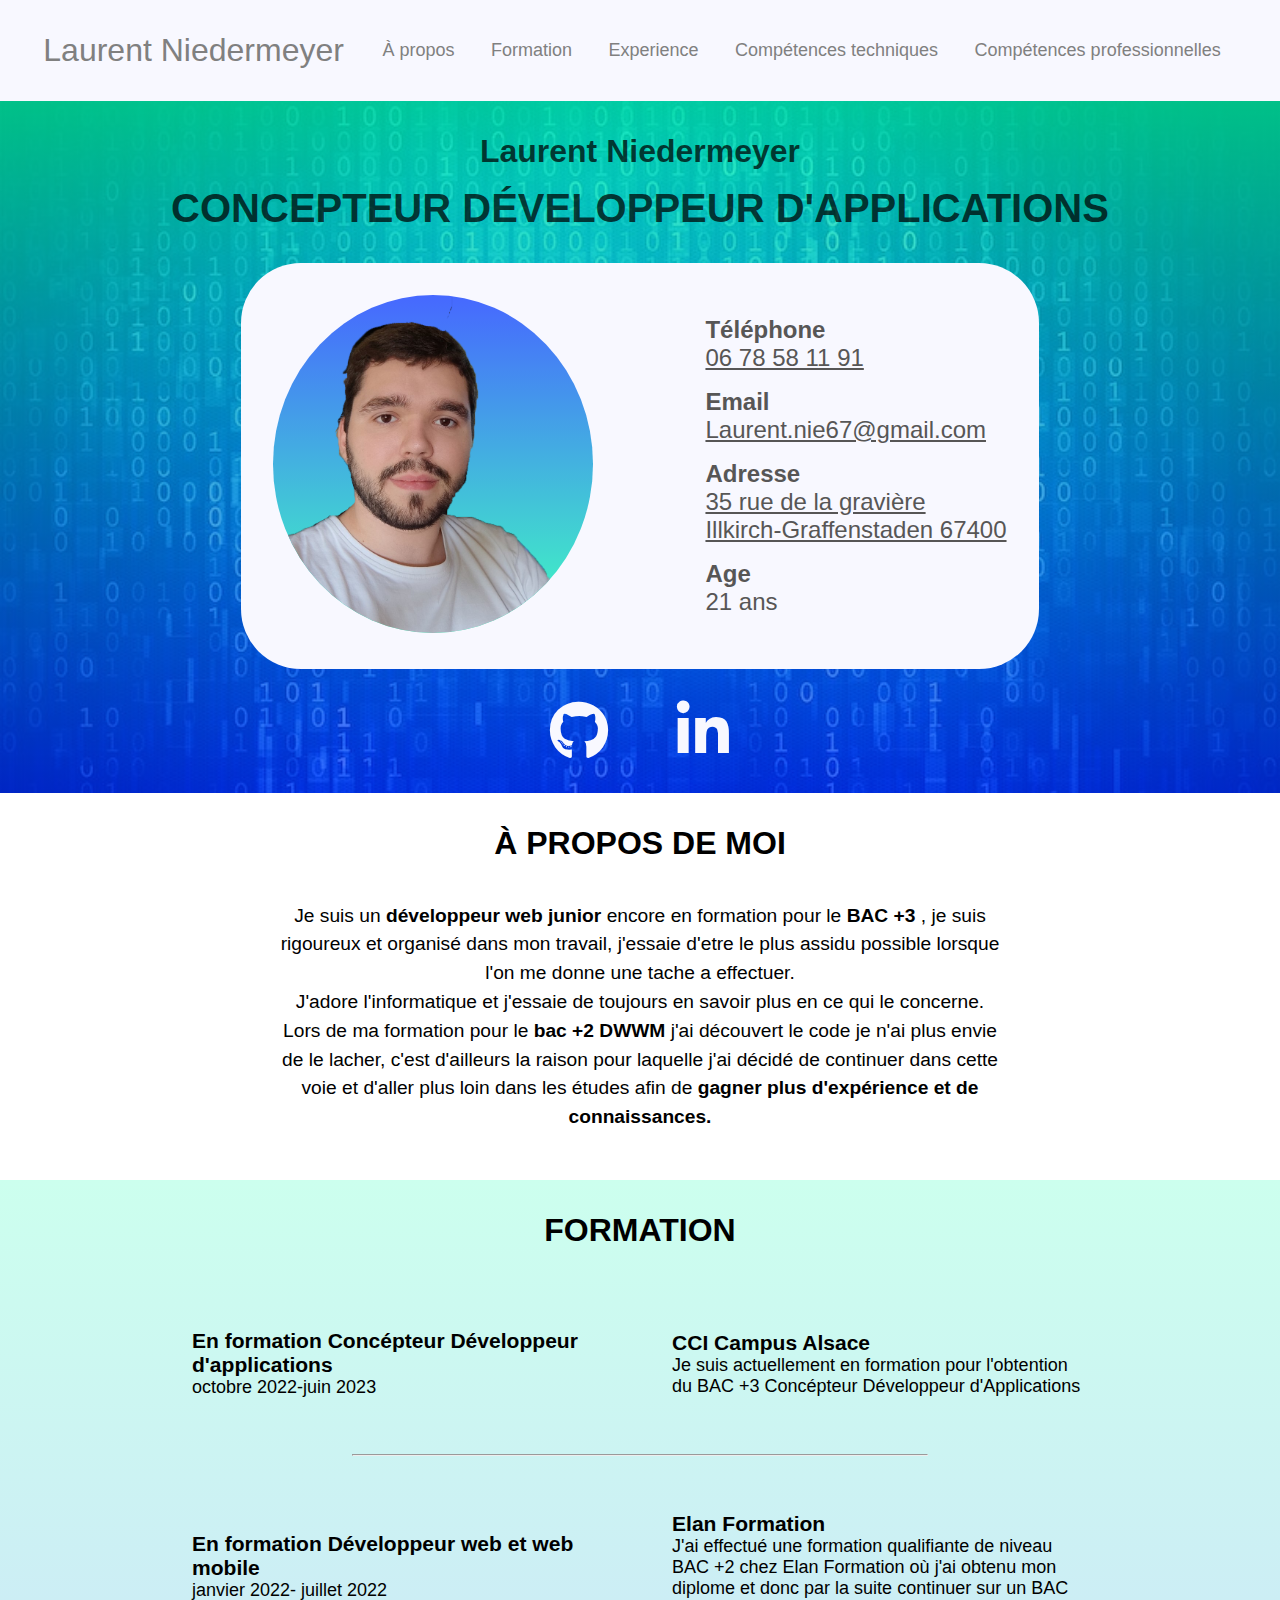
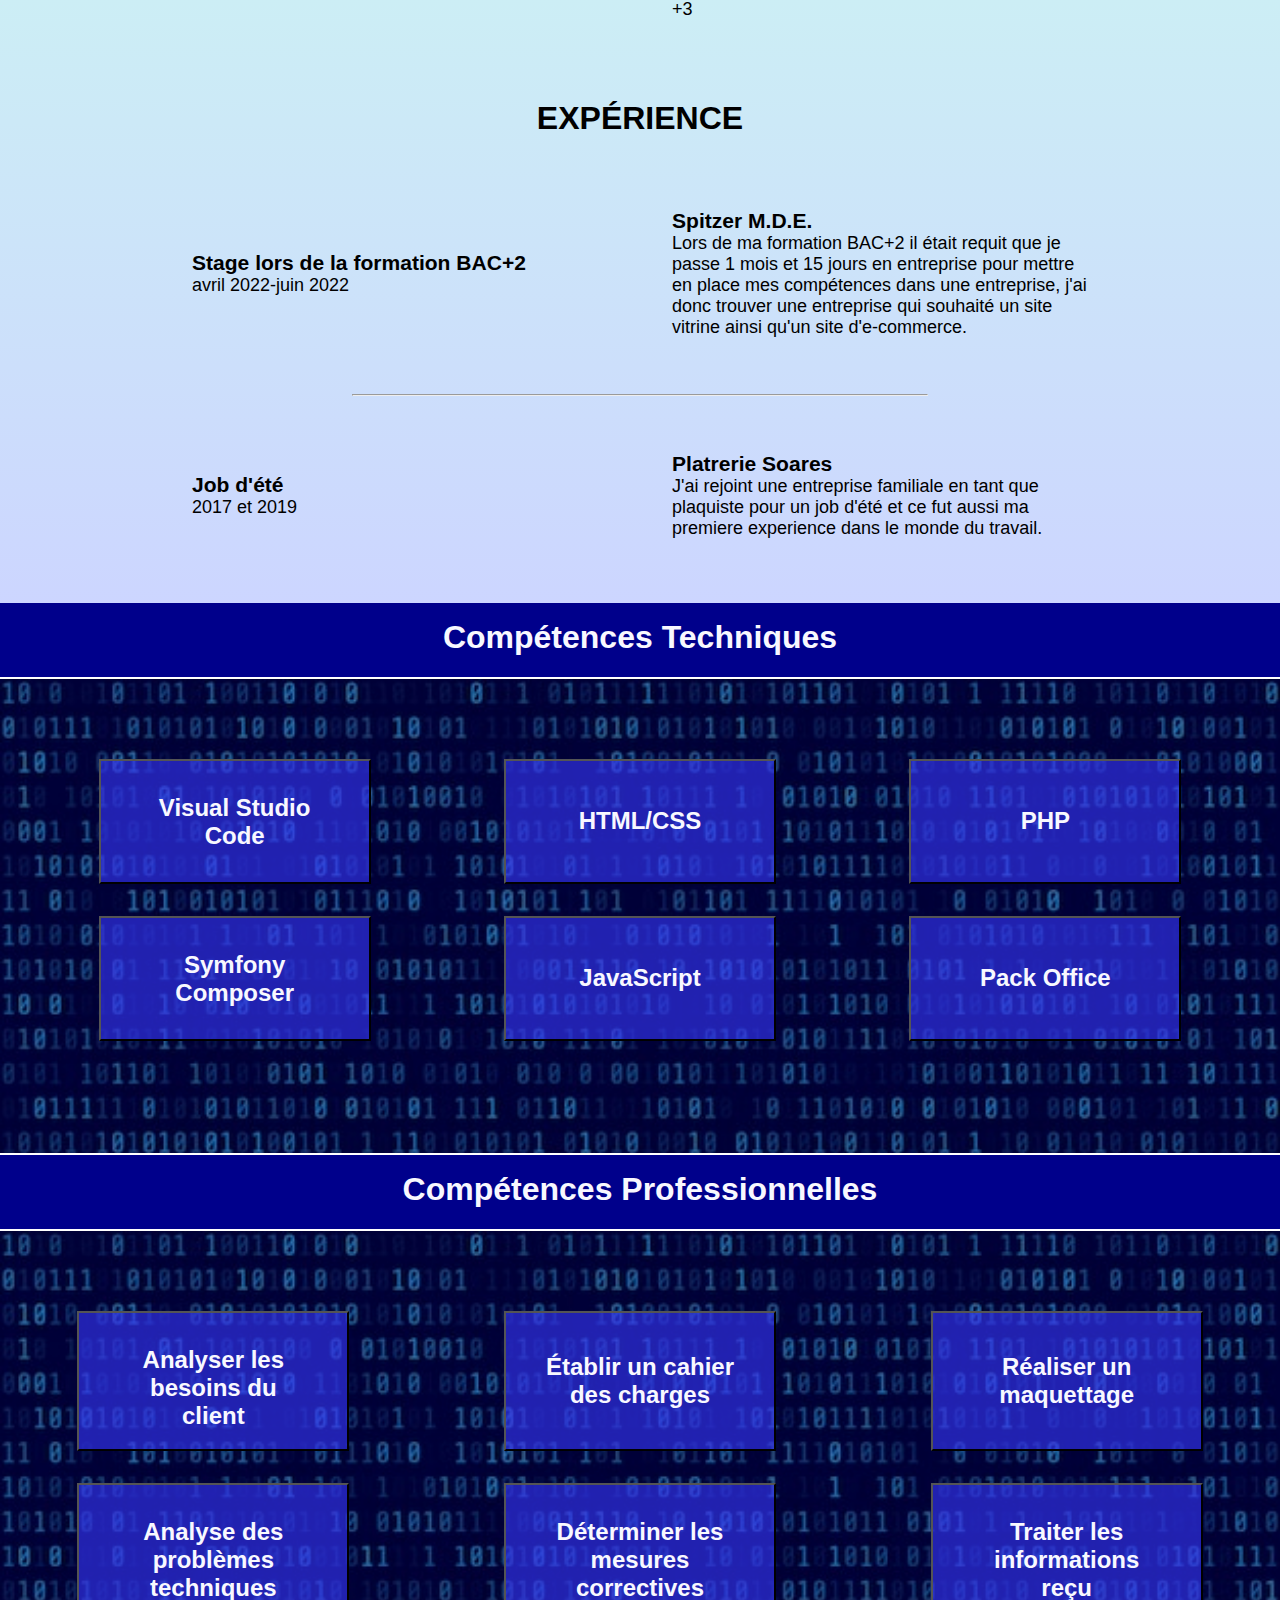
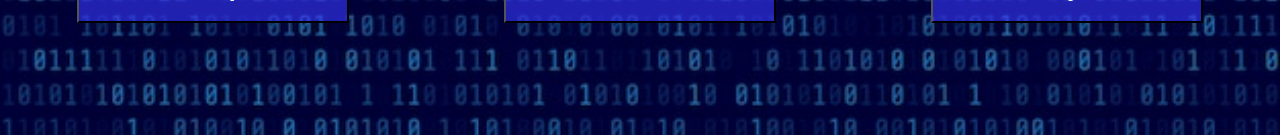
==== index.html @ 573049fb "Link fixed" ====
<!DOCTYPE html>
<html lang="fr">
<head>
    <meta charset="UTF-8">
    <meta http-equiv="X-UA-Compatible" content="IE=edge">
    <meta name="viewport" content="width=device-width, initial-scale=1.0">
    <meta name="description" content="CV en ligne de Niedermeyer Laurent, Concepteur Développeur d'Applications, Développeur web junior, Développeur back-end.">
    <link rel="stylesheet" href="style.css">
    <link rel="stylesheet" href="modal.css">
    <link rel="stylesheet" href="button.css">
    <link rel="stylesheet" href="https://cdnjs.cloudflare.com/ajax/libs/font-awesome/6.0.0/css/all.min.css" integrity="sha512-9usAa10IRO0HhonpyAIVpjrylPvoDwiPUiKdWk5t3PyolY1cOd4DSE0Ga+ri4AuTroPR5aQvXU9xC6qOPnzFeg==" crossorigin="anonymous" referrerpolicy="no-referrer" />
    <script src="//cdnjs.cloudflare.com/ajax/libs/jquery/2.1.3/jquery.min.js"></script>
    <title>CV de Niedermeyer Laurent</title>
</head>
    <body> 
        <header class="thetop">
            <div class="topnav">
                <a href="http://127.0.0.1:5500/index_cv.html" class="active">Laurent Niedermeyer</a>
                <div id="myLinks">
                  <a href="http://127.0.0.1:5500/index.html#prop">À propos</a>
                  <a href="http://127.0.0.1:5500/index.html#form">Formation</a>
                  <a href="http://127.0.0.1:5500/index.html#exp">Experience</a>
                  <a href="http://127.0.0.1:5500/index.html#compt">Compétences techniques</a>
                  <a href="http://127.0.0.1:5500/index.html#compp">Compétences professionnelles</a>
                </div>
                <a href="javascript:void(0);" class="icon" onclick="myFunction()">
                  <i class="fa fa-bars"></i>
                </a>
              </div>
        </header>
        <main>
            <section class="section1">
                <div class="job">
                    <h1>Concepteur Développeur d'Applications</h1>
                    <h2>Laurent Niedermeyer</h2>
                </div>
                <div class="coordimg">
                    <div>
                        <img src="img/MicrosoftTeams-image.png" alt="Selfie">
                    </div>
                    <div class="coord">
                        <div>
                            <p>Téléphone</p>
                            <a href="tel:0678581191">06 78 58 11 91</a>
                        </div>
                        <div>
                            <p>Email</p>
                            <a href="mailto:Laurent.nie67@gmail.com">Laurent.nie67@gmail.com</a> 
                        </div>
                        <div>
                            <p>Adresse</p>
                            <a href="https://goo.gl/maps/SbY1YDQrV1eRnXj76" target="blank_">35 rue de la gravière</a><br>
                            <a href="https://goo.gl/maps/RVUSxrZyXnWViCLy8" target="blank_">Illkirch-Graffenstaden 67400</a> 
                        </div>
                        <div>
                            <p>Age</p>
                            <span>21 ans</span>
                        </div>
                    </div>
                </div>
                <div class="reso">
                    <a href="https://github.com/Laurent-N67" target="blank_"><i class="fa-brands fa-github fa-3x"></i></a>
                    <a href="https://www.linkedin.com/in/laurent-niedermeyer/" target="blank_"><i class="fa-brands fa-linkedin-in fa-3x"></i></a>
                </div>
            </section>
            <section class="section4">
                <h2 id="prop">À propos de moi</h2>
                <p class="proptxt">Je suis un <strong>développeur web junior</strong> encore en formation pour le <strong>BAC +3</strong> , je suis rigoureux et organisé dans mon travail, j'essaie d'etre le plus assidu possible lorsque l'on me donne une tache a effectuer. <br> J'adore l'informatique et j'essaie de toujours en savoir plus en ce qui le concerne. <br>Lors de ma formation pour le <strong>bac +2 DWWM </strong> j'ai découvert le code je n'ai plus envie de le lacher, c'est d'ailleurs la raison pour laquelle j'ai décidé de continuer dans cette voie et d'aller plus loin dans les études afin de <strong>gagner plus d'expérience et de connaissances.</strong> </p>
            </section>
            <section class="section2">
                <h2 id="form">Formation</h2>
                <div class="divrow">
                    <div class="divcollumn ">
                        <h3>En formation Concépteur Développeur d'applications</h3>
                        <p>octobre 2022-juin 2023</p>
                    </div>
                    <div class="divcollumn">
                        <h3><strong>CCI Campus Alsace</strong></h3>
                        <p>Je suis actuellement en formation pour l'obtention du BAC +3 Concépteur Développeur d'Applications</p>
                    </div>
                </div>
                <hr>
                <div class="divrow">
                    <div class="divcollumn">
                        <h3>En formation Développeur web et web mobile</h3>
                        <p>janvier 2022- juillet 2022</p>
                    </div>
                    <div class="divcollumn">
                        <h3><strong>Elan Formation</strong></h3>
                        <p>J'ai effectué une formation qualifiante de niveau BAC +2 chez Elan Formation où j'ai obtenu mon diplome et donc par la suite continuer sur un BAC +3</p>
                    </div>
                </div>
                <h2 id="exp">Expérience</h2>
                <div class="divrow borderbot">
                    <div class="divcollumn ">
                        <h3>Stage lors de la formation BAC+2</h3>
                        <p>avril 2022-juin 2022</p>
                    </div>
                    <div class="divcollumn">
                        <h3><strong>Spitzer M.D.E.</strong></h3>
                        <p>Lors de ma formation BAC+2 il était requit que je passe 1 mois et 15 jours en entreprise pour mettre en place mes compétences dans une entreprise, j'ai donc trouver une entreprise qui souhaité un site vitrine ainsi qu'un site d'e-commerce.</p>
                    </div>
                </div>
                <hr>
                <div class="divrow padbot ">
                    <div class="divcollumn">
                        <h3>Job d'été</h3>
                        <p>2017 et 2019</p>
                    </div>
                    <div class="divcollumn">
                        <h3><strong>Platrerie Soares</strong></h3>
                        <p>J'ai rejoint une entreprise familiale en tant que plaquiste pour un job d'été et ce fut aussi ma premiere experience dans le monde du travail.</p>
                    </div>
                </div>
            </section>
            <section class="section3">
                <h2 id="compt">Compétences Techniques</h2>
                <ul class="listcompt">
                    <button id="btn1"><li>Visual Studio Code</li></button>
                    <div id="modal1" class="modal">
                        <div class="modal-content">
                            <span class="close"><i class="fa-solid fa-xmark"></i></span>
                            <h3 class="titremdl">Visual Studio Code</h3>
                            <p class="textmdl">Lorem ipsum dolor sit amet consectetur adipisicing elit. Labore nemo asperiores beatae, repellat explicabo voluptatem quam eaque iste alias quia dolorum tempore modi nam! Suscipit possimus maiores quas cumque reprehenderit labore sed cupiditate dicta delectus itaque veniam deleniti, incidunt inventore omnis vero architecto obcaecati ullam tempora ea id quibusdam repellendus?</p>
                        </div>
                    </div>
                    <button id="btn2"><li>HTML/CSS</li></button>
                    <div id="modal2" class="modal">
                        <div class="modal-content">
                            <span class="close"><i class="fa-solid fa-xmark"></i></span>
                            <h3 class="titremdl">HTML/CSS</h3>
                            <p class="textmdl">Lorem ipsum dolor sit amet, consectetur adipisicing elit. Voluptatum, necessitatibus eius odio itaque quidem obcaecati nostrum voluptatem, porro omnis, eveniet quis ad. Neque corrupti molestiae exercitationem iusto cum repudiandae officia hic, dolorum esse dolores vel nesciunt cumque explicabo ducimus eaque, nisi illum inventore repellendus non distinctio ea? Debitis, aspernatur quos!</p>
                        </div>
                    </div>
                    <button id="btn3"><li>PHP</li></button>
                    <div id="modal3" class="modal">
                        <div class="modal-content">
                            <span class="close"><i class="fa-solid fa-xmark"></i></span>
                            <h3 class="titremdl">PHP</h3>
                            <p class="textmdl">Lorem ipsum dolor sit amet, consectetur adipisicing elit. Tenetur dignissimos voluptas facilis voluptate iusto quaerat dicta repudiandae maiores esse, vitae nisi, earum molestias perferendis. Deleniti iusto nisi soluta id provident iste in repellat, nobis obcaecati temporibus similique numquam omnis eligendi quas tempora, debitis hic et consequuntur explicabo, dolorum rem. Perferendis?</p>
                        </div>
                    </div>
                    <button id="btn4"><li>Symfony<br>Composer</li></button>
                    <div id="modal4" class="modal">
                        <div class="modal-content">
                            <span class="close"><i class="fa-solid fa-xmark"></i></span>
                            <h3 class="titremdl">Symfony/Composer</h3>
                            <p class="textmdl">Lorem ipsum dolor sit amet, consectetur adipisicing elit. Officiis porro culpa tenetur? Voluptatum ullam obcaecati dolore repellendus tenetur sunt veritatis, adipisci quidem quisquam? Est porro quod aspernatur tempora assumenda rem, alias totam repellendus optio nesciunt non reiciendis nisi illum corrupti magnam voluptatum sunt temporibus enim similique deleniti pariatur adipisci quaerat!</p>
                        </div>
                    </div>
                    <button id="btn5"><li>JavaScript</li></button>
                    <div id="modal5" class="modal">
                        <div class="modal-content">
                            <span class="close"><i class="fa-solid fa-xmark"></i></span>
                            <h3 class="titremdl">JavaScript</h3>
                            <p class="textmdl">Lorem ipsum dolor sit amet consectetur adipisicing elit. Aliquam obcaecati dolores, ratione est nostrum perferendis hic fugiat doloremque quae, harum quod quisquam debitis consequatur facilis, odit iure! Dolore natus repudiandae earum reprehenderit nesciunt itaque error commodi mollitia eum eveniet, impedit minima maxime quia at a. Quia laudantium ut animi assumenda.</p>
                        </div>
                    </div>
                    <button id="btn6"><li>Pack Office</li></button>
                    <div id="modal6" class="modal">
                        <div class="modal-content">
                            <span class="close"><i class="fa-solid fa-xmark"></i></span>
                            <h3 class="titremdl">Pack Office</h3>
                            <p class="textmdl">Lorem ipsum dolor sit, amet consectetur adipisicing elit. Provident autem ex aspernatur commodi! Quas provident velit repellat officiis pariatur fugit molestias atque quidem maxime magni at, earum rem eius facere cupiditate doloribus perspiciatis quae animi ut. Qui dignissimos, saepe neque aliquid dicta ullam dolore fuga magnam delectus, officia, natus porro?</p>
                        </div>
                    </div>
                </ul>

                <h2 id="compp">Compétences Professionnelles</h2>
                <ul class="listcompp">
                    <button id="btn7"><li>Analyser les besoins du client</li></button>
                    <div id="modal7" class="modal">
                        <div class="modal-content">
                            <span class="close"><i class="fa-solid fa-xmark"></i></span>
                            <h3 class="titremdl">Analyser les besoins du client</h3>
                            <p class="textmdl">Lorem ipsum dolor sit amet consectetur adipisicing elit. Commodi ut odit alias asperiores. Id, illo aliquam debitis quo ex, labore vitae, maiores dignissimos veritatis cupiditate omnis. Excepturi laboriosam, ullam ab perferendis voluptatem quidem aspernatur laudantium tenetur, vitae iusto praesentium doloremque temporibus? Nulla cupiditate et nobis deserunt veritatis laboriosam recusandae corporis!</p>
                        </div>
                    </div>
                    <button id="btn8"><li>Établir un cahier des charges</li></button>
                    <div id="modal8" class="modal">
                        <div class="modal-content">
                            <span class="close"><i class="fa-solid fa-xmark"></i></span>
                            <h3 class="titremdl">établir un cahier des charges</h3>
                            <p class="textmdl">Lorem ipsum dolor, sit amet consectetur adipisicing elit. Officiis mollitia tempora asperiores rerum ex velit eaque doloribus iure, aliquam, deleniti facere atque provident quas totam temporibus ullam necessitatibus natus omnis. Reiciendis inventore aliquid laboriosam vero accusamus atque et, ipsam explicabo veniam nulla necessitatibus beatae ex vel incidunt consequatur rem dicta?</p>
                        </div>
                    </div>
                    <button id="btn9"><li>Réaliser un maquettage</li></button>
                    <div id="modal9" class="modal">
                        <div class="modal-content">
                            <span class="close"><i class="fa-solid fa-xmark"></i></span>
                            <h3 class="titremdl">Réaliser un maquettage</h3>
                            <p class="textmdl">Lorem, ipsum dolor sit amet consectetur adipisicing elit. Natus aliquam, id doloribus sint, debitis unde qui quia sequi esse sunt, officia eveniet dolorum. Enim pariatur incidunt sequi libero voluptatem vero doloribus officia recusandae qui totam. Debitis placeat earum sunt quos corrupti, nobis repellat soluta reiciendis repudiandae vero temporibus dolore veniam!</p>
                        </div>
                    </div>
                    <button id="btn10"><li>Analyse des problèmes techniques</li></button>
                    <div id="modal10" class="modal">
                        <div class="modal-content">
                            <span class="close"><i class="fa-solid fa-xmark"></i></span>
                            <h3 class="titremdl">Analyse des problèmes techniques</h3>
                            <p class="textmdl">Lorem ipsum dolor sit amet, consectetur adipisicing elit. Maiores vel amet omnis nihil ea eum nostrum asperiores veniam culpa ad non, recusandae doloremque excepturi consequuntur placeat alias error repudiandae! Et obcaecati repellat ab ipsa. Quod cupiditate molestiae consectetur accusamus numquam laudantium veniam, eos explicabo soluta dolor dolore architecto dolores pariatur.</p>
                        </div>
                    </div>
                    <button id="btn11"><li>Déterminer les mesures correctives</li></button>
                    <div id="modal11" class="modal">
                        <div class="modal-content">
                            <span class="close"><i class="fa-solid fa-xmark"></i></span>
                            <h3 class="titremdl">Déterminer les mesures correctives</h3>
                            <p class="textmdl">Lorem ipsum dolor sit amet consectetur adipisicing elit. Similique iste eligendi quam, quod repellat commodi est vero ducimus facere repellendus amet tenetur debitis consectetur distinctio temporibus dolorum explicabo quis impedit aliquam. Excepturi, perferendis, ipsum non placeat quos ullam quibusdam minima nobis odio magni esse sequi accusantium, est veniam consequatur vitae.</p>
                        </div>
                    </div>
                    <button id="btn12"><li>Traiter les informations reçu</li></button>
                    <div id="modal12" class="modal">
                        <div class="modal-content">
                            <span class="close"><i class="fa-solid fa-xmark"></i></span>
                            <h3 class="titremdl">Traiter les informations reçu</h3>
                            <p class="textmdl">Lorem ipsum dolor sit, amet consectetur adipisicing elit. Dolore, ipsa! Necessitatibus accusamus doloremque autem laudantium ipsam nam enim vitae aut quaerat quia perferendis dolore at culpa blanditiis, ut beatae? Non architecto quis, iste ea nostrum reiciendis amet ipsa accusamus! Culpa debitis ipsa assumenda fugit nemo rerum distinctio dolor voluptate consequatur?</p>
                        </div>
                    </div>
                </ul>
            </section>
            <div class='scrolltop'>
            <div class='scroll'><i class="fa-solid fa-arrow-up"></i></div>
        </div>
        </main>
    </body>
    <script src="js/modal.js"></script>
    <script src="js/float-panel.js"></script>
    <script src="js/burger.js"></script>
</html>
---- style.css ----
*{
    margin: auto;
    /* font-family: 'Heebo', sans-serif; */
    font-family: 'Quicksand', sans-serif;
    box-sizing: border-box;
}
/* ~~~~~~~~~~~~~~~~~~~~~~~~~~~~ Navbar ~~~~~~~~~~~~~~~~~~~~~~~~~~ */

.icon{
    display: none;
}

.topnav{
    display: flex;
    flex-direction: row;
    list-style: none;
    padding: 1rem;
    background-color: ghostwhite;
}

#myLinks  a{
    color: gray;
    text-decoration: solid;
    transition: color 1s ease;
    padding-right: 2rem;
    font-size: large;
}

#myLinks  a:hover{
    color:rgba(0, 0, 0, 0.87);
    text-decoration:underline;
}

.active{
    text-align: left;
    font-size: xx-large;
    padding: 1rem;
    color: gray;
    text-decoration: solid;
    transition: color 1s ease;
}

/* ~~~~~~~~~~~~~~~~~~~~~~~~~~~~~~~~section1 main~~~~~~~~~~~~~~~~~~~~~~~~~ */

.section1{
    display: flex;
    flex-direction: column;
    text-align: center;
    background-image: linear-gradient(
        to bottom,
        rgba(0, 255, 170, 0.747),
        rgba(0, 47, 255, 0.719)
      ), url(img/code.jpg);
      background-repeat: no-repeat;
      background-size: cover;
}

.coordimg{
    display: flex;
    flex-direction: row;
    padding: 2rem;
    background-color: ghostwhite;
    border-radius: 60px;
}

.job{
    display: flex;
    flex-direction: column-reverse;
    color: rgba(0, 0, 0, 0.726);
    padding: 2rem;
}
.job h1{
    font-size: 40px;
    padding-top: 0.5rem;
    text-transform: uppercase;
}
.job h2{
    font-size: xx-large;
    margin-bottom: 0.5rem;
}

.coordimg img{
    max-width: 20rem;
    border-radius: 100%;
    background: linear-gradient(0deg, rgba(0, 255, 170, 0.747) 0%, rgba(0, 47, 255, 0.719) 100%);
}
.coord{
    margin-left: 7rem;
    font-size: x-large;
    text-align: left;
    font-weight: 540;
    color: rgb(87, 86, 86);
}
.coord div:not(:last-child){
    margin-bottom: 1rem;
}
.coord p{
    font-weight: 700;
}
.coord a{
    text-decoration: underline;
    color: rgb(87, 86, 86);
    transition: color 1s ease;
}
.coord a:hover{
    text-decoration: underline;
    color: black;
}
.reso{
    border-radius: 60px;
}
.reso i{
    color: ghostwhite;
    padding: 2rem;
    font-size: 60px;
}

/* ~~~~~~~~~~~~~~~~~~~~~~~~~~~~~~~~~Section 2~~~~~~~~~~~~~~~~~~~~~~~~~~~~~*/

.section2{
    display: flex;
    flex-direction: column;
    background-image: linear-gradient(
        to bottom,
        rgba(0, 255, 170, 0.2),
        rgba(0, 47, 255, 0.2)
      )
}
.section2 h2{
    padding-top: 1rem;
    margin-top: 0.5rem;
}
#form{
    font-size: xx-large;
    width: 100%;
    text-align: center;
    padding: 1.5rem;
    text-transform: uppercase;
}
#exp{
    font-size: xx-large;
    width: 100%;
    text-align: center;
    padding-bottom: 1rem;
    text-transform: uppercase;
}
.divrow{
    display: flex;
    flex-direction: row;
    font-size: large;
    padding: 1.5rem;
}
.divcollumn{
    width: 30rem;
    padding: 2rem;
    
}
.padbot{
    margin-bottom: 0.5rem;
}
hr{
    color: black;
    width: 45%;
}

/* ~~~~~~~~~~~~~~~~~~~~~~~~~~~~~~section3~~~~~~~~~~~~~~~~~~~~~~~~~~~~*/

#compt{
    background-color: darkblue;
    color: ghostwhite;
    font-size: xx-large;
    text-align: center;
    padding-bottom: 1.3rem;
    padding-top: 1rem;
    margin-bottom: 2px;
}
.listcompt{
    background-image: url(img/binary-code-background_88211-416.jpg);
    background-repeat: no-repeat;
    background-size: cover;
    color: ghostwhite;
    text-decoration: none;
    display: grid;
    grid-template-columns: repeat(3, 1fr);
    padding: 5rem 2rem;
    min-height: 300px;
    
    justify-content: center;
}

.listcompt button{
    background-color: rgba(50, 50, 241, 0.651);
    color: ghostwhite;
    list-style: none;
    font-size: x-large;
    font-weight: 550;
    text-align: center;
    margin-bottom: 2rem;
    cursor: pointer;
    height: 125px;
}
.listcompt button li:hover{
    width: 20rem;
    font-size: 120%;
}
.listcompt button li{
    padding: 2rem;
    width: 16rem;
    
}
#compp{
    background-color: darkblue;
    color: ghostwhite;
    font-size: xx-large;
    text-align: center;
    padding-bottom: 1.3rem;
    padding-top: 1rem;
    margin: 2px 0;

}
.listcompp{
    background-image: url(img/binary-code-background_88211-416.jpg);
    background-repeat: no-repeat;
    background-size: cover;
    color: ghostwhite;
    text-decoration: none;
    display: grid;
    grid-template-columns: repeat(3, 1fr);
    padding: 5rem 0;
    min-height: 400px;
}
.listcompp button{
    background-color: rgba(50, 50, 241, 0.651);
    color: ghostwhite;
    list-style: none;
    font-size: x-large;
    font-weight: 550;
    text-align: center;
    margin-bottom: 2rem;
    cursor: pointer;
    height: 140px;
}
.listcompp button li:hover{
    width: 20rem;
    
    font-size: 120%;
}
.listcompp button li{
    padding: 2rem;
    width: 16rem;
}

/* ~~~~~~~~~~~~~~~~~~~~~~~~Section 4~~~~~~~~~~~~~~~~~~~~~~~~~~ */

.section4{
    display: flex;
    flex-direction: column;
}
#prop{
    font-size: xx-large;
    width: 100%;
    text-align: center;
    padding: 2rem 0 2.5rem;
    text-transform: uppercase;
}
.proptxt{
    text-align: center;
    margin:auto;
    padding-bottom: 3rem;
    font-size: larger ;
    font-weight: 530;
    line-height: 1.8rem;
    max-width: 45rem;
}
.tkt{
    text-align: right;
    background-color: beige;
    padding: 2rem;
    text-decoration: underline;
}

@media(max-width: 768px) {

/* ~~~~~~~~~~~~~~~~~~~~~~~~~~~~~~~~navbar~~~~~~~~~~~~~~~~~~~~~~ */

    .topnav{
    overflow: hidden;
    background-color: ghostwhite;
    position: relative;
    display: block;
    }

    .navnom{
        font-size: xx-large;
    }
    
    .topnav #myLinks {
    display: none;
    }
    
    .topnav a {
    color: grey;
    padding: 14px 16px;
    text-decoration: none;
    font-size: 17px;
    display: block;
    font-size: large;
    }
    
    .topnav a.icon {
    background: ghostwhite;
    position: absolute;
    font-size: large;
    right: 5px;
    top: 15px;
    }
    
    .topnav a:hover {
    background-color: ghostwhite;
    justify-content: center;
    }
    #myLinks  a:hover{
        color: grey;
        text-decoration:none;
    }

    .active{
        font-weight: 600;
    }}
    /* ~~~~~~~~~~~~~~~~~~~~~~~~Section 1~~~~~~~~~~~~~~~~~~~~~~~~~~~~~~~~~~ */
---- modal.css ----
.modal{
    display: none; /* Hidden by default */
  position: fixed; /* Stay in place */
  z-index: 1; /* Sit on top */
  padding-top: 50px; /* Location of the box */
  left: 0;
  top: 0;
  width: 100%; /* Full width */
  height: 100%; /* Full height */
  overflow: auto; /* Enable scroll if needed */
  background-color: rgb(0,0,0); /* Fallback color */
  background-color: rgba(0, 0, 0, 0.5); /* Black w/ opacity */
}
.modal-content {
  background-image: linear-gradient(
    to bottom,
    rgba(15, 209, 144, 0.884),
    rgba(0, 47, 255, 0.819)
  ), url(img/code.jpg);
    margin: auto;
    padding: 20px;
    border: 2px solid rgb(0, 119, 255);
    width: 30%;
    font-family: 'Quicksand', sans-serif;
    font-size: x-large;
    text-align: center;
    
  }
  
  /* The Close Button */
  .close {
    color: #000000;
    float:right;
    font-size: 32px;
    font-weight: bold;
  }
  
  .close:hover,
  .close:focus {
    color: #000;
    text-decoration: none;
    cursor: pointer;
  }
#myBtn{
  height: 2rem;
  background-color: grey;
  border-color: rgb(232,78,54);
  border-style:solid;
  color: white;
}
.titremdl{
  padding-top: 1rem;
}
.textmdl{
  padding: 2rem;
}
---- button.css ----
.scrolltop {
	display:none;
	width:10px;
    height: 10px;
	margin:0 auto;
	position:fixed;
	bottom:20px;
	right:10px;	
}
.scroll {
	position:absolute;
	right:20px;
	bottom:20px;
	background:rgba(255, 0, 55, 0.6);
	padding:20px;
	text-align: center;
	margin: 0 0 0 0;
	cursor:pointer;
	transition: 0.5s;
	-moz-transition: 0.5s;
	-webkit-transition: 0.5s;
	-o-transition: 0.5s; 	
    border-radius: 50%;	
}
.scroll:hover {
	background:rgb(255, 0, 0);
	transition: 0.5s;
	-moz-transition: 0.5s;
	-webkit-transition: 0.5s;
	-o-transition: 0.5s;
}
.fa-solid{
    height: 15px;
    width: 15px;
}
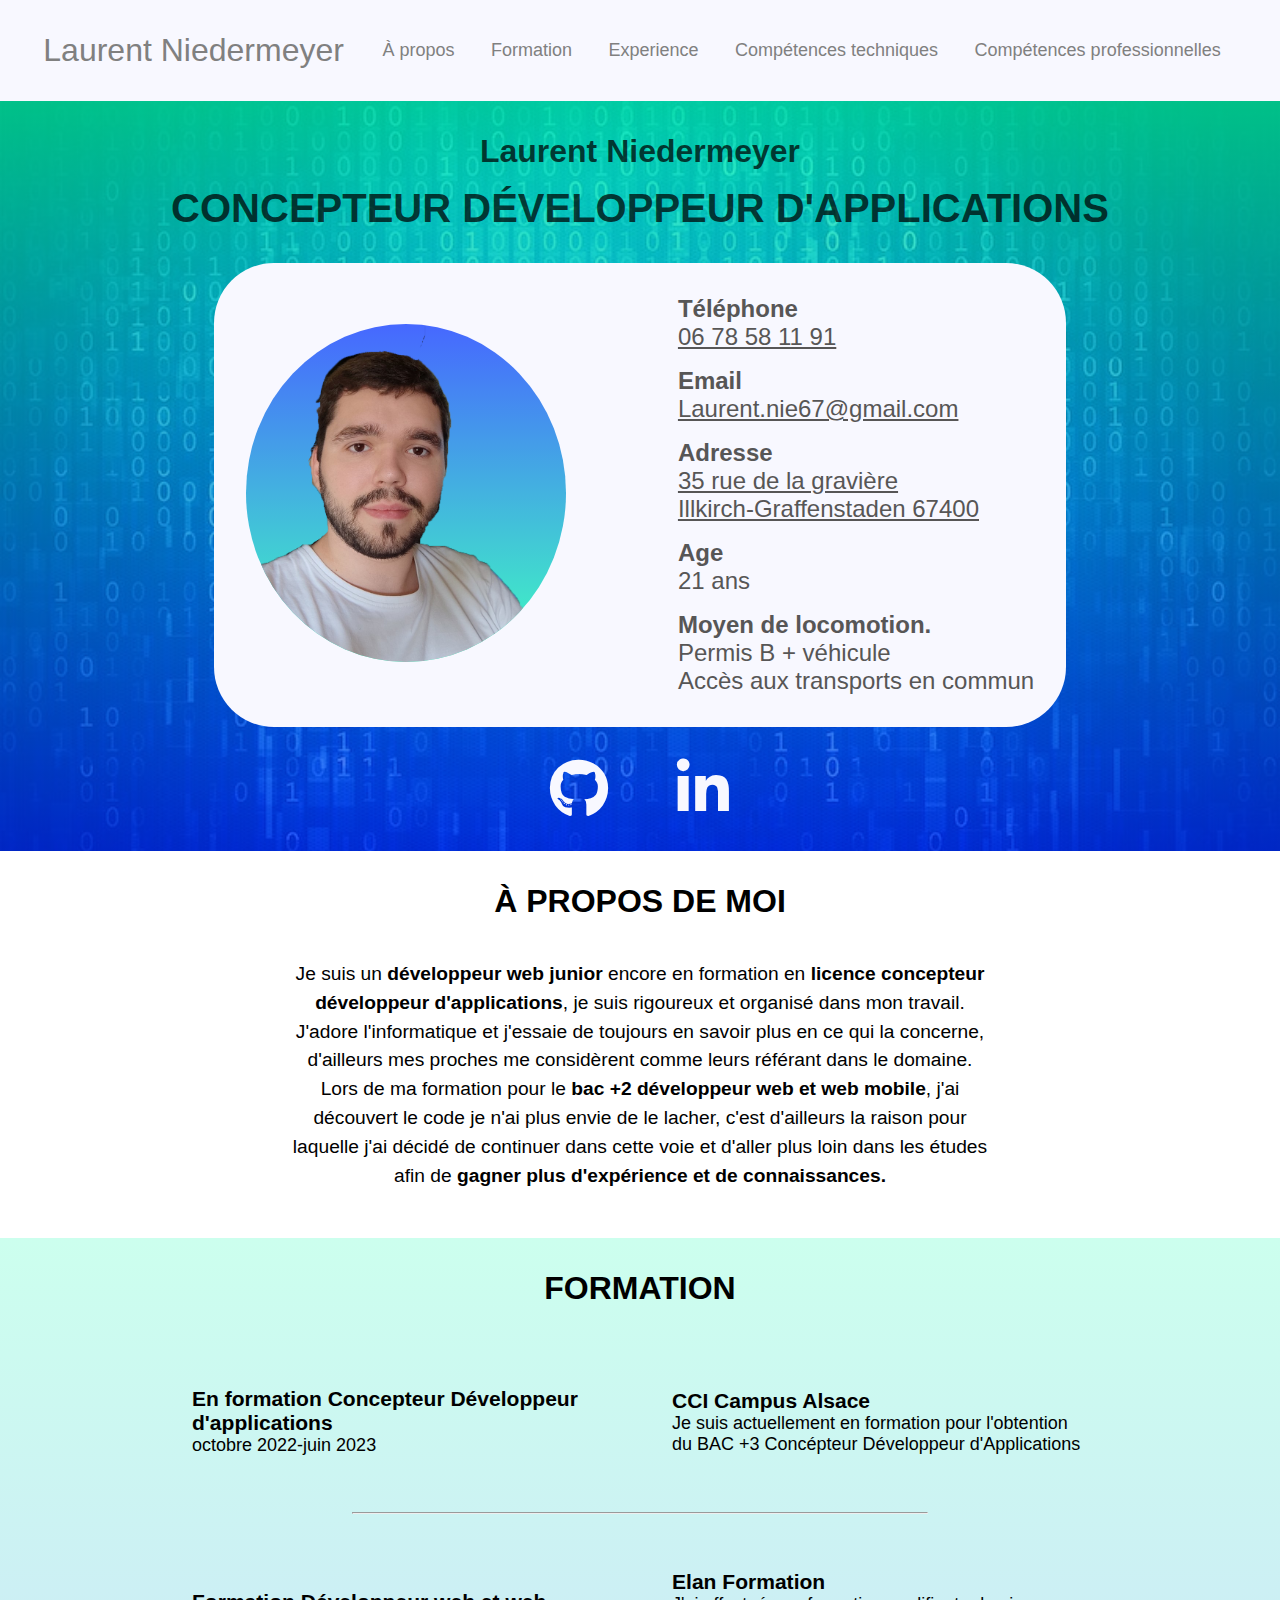
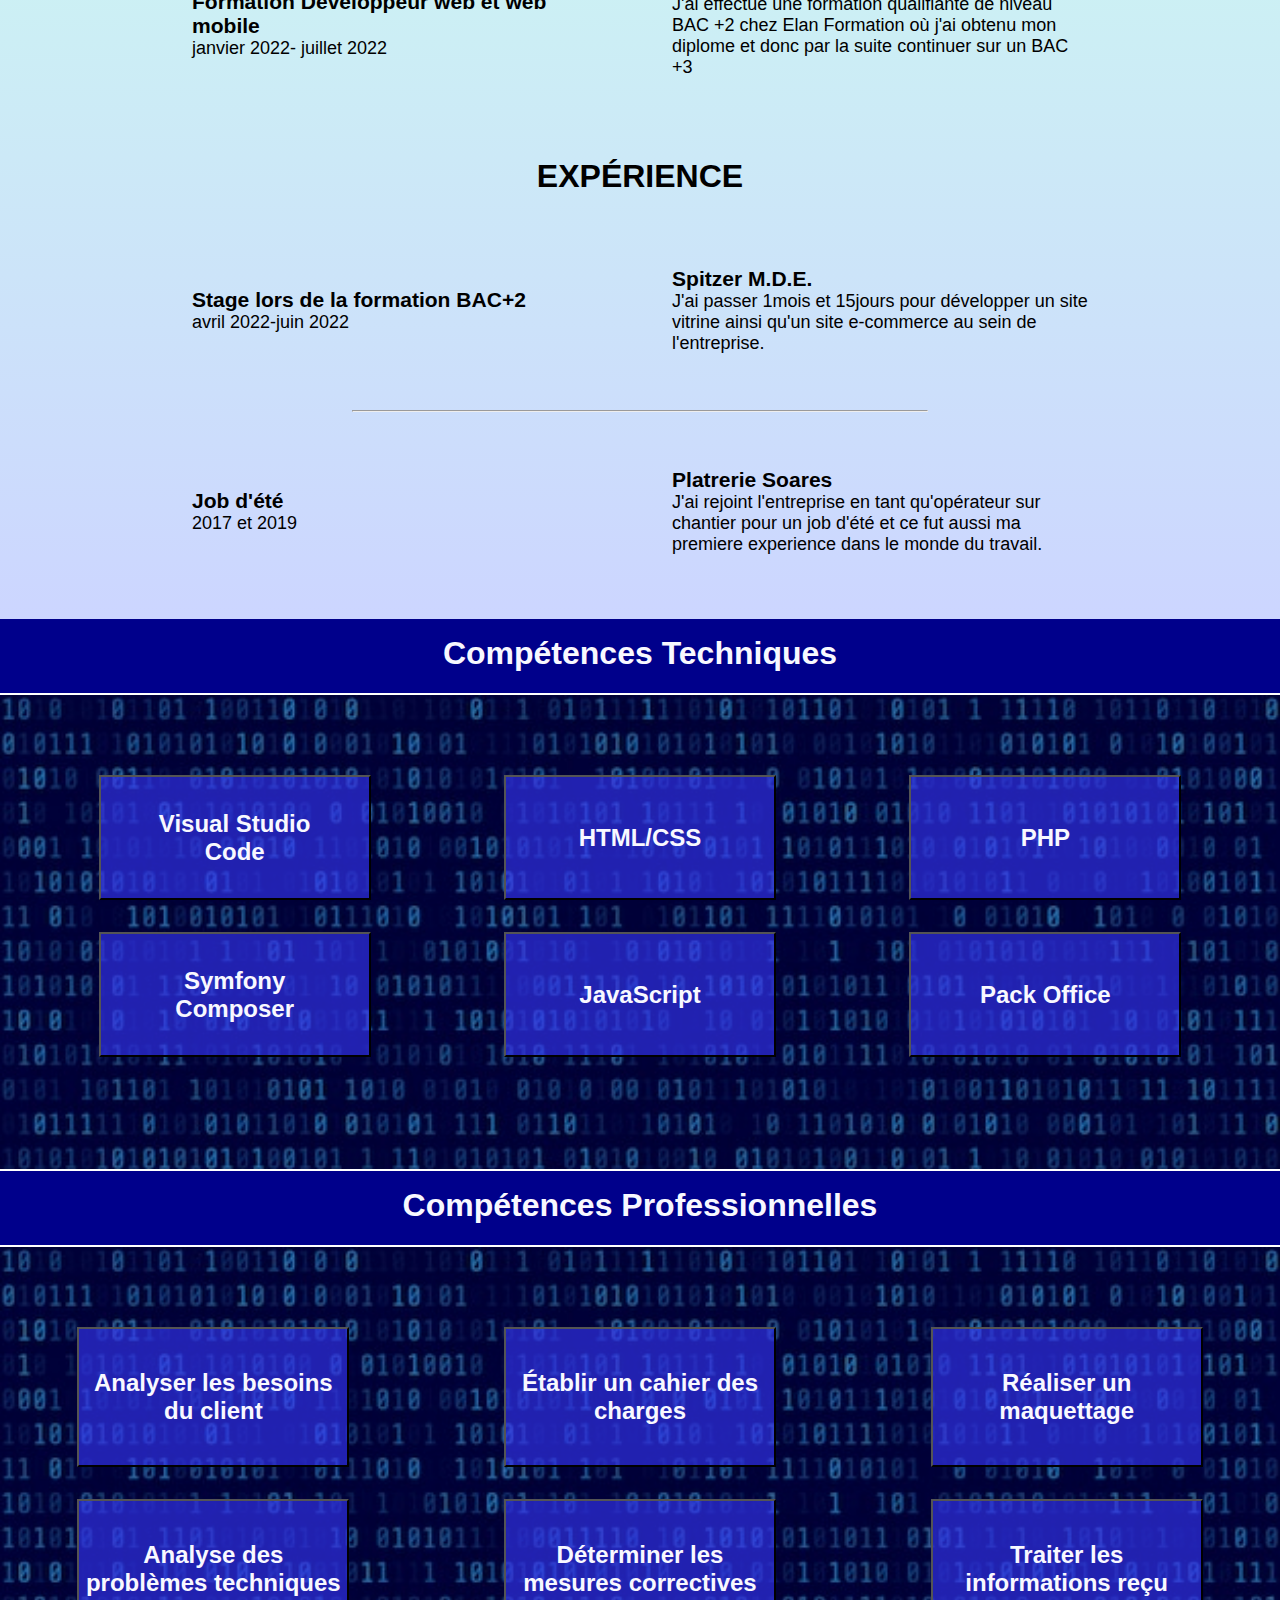
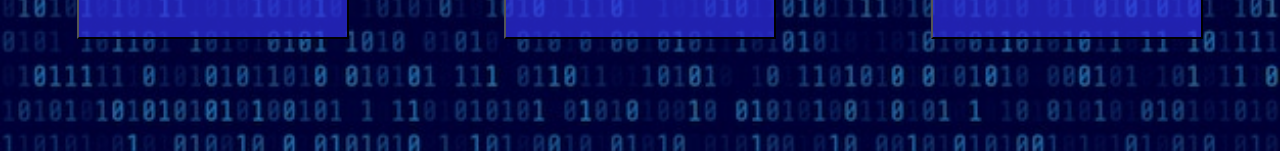
==== commit 656fee1b: "Update text" ====
--- a/index.html
+++ b/index.html
@@ -15,7 +15,7 @@
     <body> 
         <header class="thetop">
             <div class="topnav">
-                <a href="http://127.0.0.1:5500/index_cv.html" class="active">Laurent Niedermeyer</a>
+                <a href="http://127.0.0.1:5500/index.html" class="active">Laurent Niedermeyer</a>
                 <div id="myLinks">
                   <a href="http://127.0.0.1:5500/index.html#prop">À propos</a>
                   <a href="http://127.0.0.1:5500/index.html#form">Formation</a>
@@ -56,6 +56,11 @@
                             <p>Age</p>
                             <span>21 ans</span>
                         </div>
+                        <div>
+                            <p>Moyen de locomotion.</p>
+                            <span>Permis B + véhicule</span><br>
+                            <span>Accès aux transports en commun</span>
+                        </div>
                     </div>
                 </div>
                 <div class="reso">
@@ -65,13 +70,13 @@
             </section>
             <section class="section4">
                 <h2 id="prop">À propos de moi</h2>
-                <p class="proptxt">Je suis un <strong>développeur web junior</strong> encore en formation pour le <strong>BAC +3</strong> , je suis rigoureux et organisé dans mon travail, j'essaie d'etre le plus assidu possible lorsque l'on me donne une tache a effectuer. <br> J'adore l'informatique et j'essaie de toujours en savoir plus en ce qui le concerne. <br>Lors de ma formation pour le <strong>bac +2 DWWM </strong> j'ai découvert le code je n'ai plus envie de le lacher, c'est d'ailleurs la raison pour laquelle j'ai décidé de continuer dans cette voie et d'aller plus loin dans les études afin de <strong>gagner plus d'expérience et de connaissances.</strong> </p>
+                <p class="proptxt">Je suis un <strong>développeur web junior</strong> encore en formation en <strong>licence concepteur développeur d'applications</strong>, je suis rigoureux et organisé dans mon travail. <br> J'adore l'informatique et j'essaie de toujours en savoir plus en ce qui la concerne, d'ailleurs mes proches me considèrent comme leurs référant dans le domaine.<br>Lors de ma formation pour le <strong>bac +2 développeur web et web mobile</strong>, j'ai découvert le code je n'ai plus envie de le lacher, c'est d'ailleurs la raison pour laquelle j'ai décidé de continuer dans cette voie et d'aller plus loin dans les études afin de <strong>gagner plus d'expérience et de connaissances.</strong> </p>
             </section>
             <section class="section2">
                 <h2 id="form">Formation</h2>
                 <div class="divrow">
                     <div class="divcollumn ">
-                        <h3>En formation Concépteur Développeur d'applications</h3>
+                        <h3>En formation Concepteur Développeur d'applications</h3>
                         <p>octobre 2022-juin 2023</p>
                     </div>
                     <div class="divcollumn">
@@ -82,7 +87,7 @@
                 <hr>
                 <div class="divrow">
                     <div class="divcollumn">
-                        <h3>En formation Développeur web et web mobile</h3>
+                        <h3>Formation Développeur web et web mobile</h3>
                         <p>janvier 2022- juillet 2022</p>
                     </div>
                     <div class="divcollumn">
@@ -98,7 +103,7 @@
                     </div>
                     <div class="divcollumn">
                         <h3><strong>Spitzer M.D.E.</strong></h3>
-                        <p>Lors de ma formation BAC+2 il était requit que je passe 1 mois et 15 jours en entreprise pour mettre en place mes compétences dans une entreprise, j'ai donc trouver une entreprise qui souhaité un site vitrine ainsi qu'un site d'e-commerce.</p>
+                        <p>J'ai passer 1mois et 15jours pour développer un site vitrine ainsi qu'un site e-commerce au sein de l'entreprise.</p>
                     </div>
                 </div>
                 <hr>
@@ -109,7 +114,7 @@
                     </div>
                     <div class="divcollumn">
                         <h3><strong>Platrerie Soares</strong></h3>
-                        <p>J'ai rejoint une entreprise familiale en tant que plaquiste pour un job d'été et ce fut aussi ma premiere experience dans le monde du travail.</p>
+                        <p>J'ai rejoint l'entreprise en tant qu'opérateur sur chantier pour un job d'été et ce fut aussi ma premiere experience dans le monde du travail.</p>
                     </div>
                 </div>
             </section>
@@ -208,7 +213,7 @@
                             <p class="textmdl">Lorem ipsum dolor sit amet consectetur adipisicing elit. Similique iste eligendi quam, quod repellat commodi est vero ducimus facere repellendus amet tenetur debitis consectetur distinctio temporibus dolorum explicabo quis impedit aliquam. Excepturi, perferendis, ipsum non placeat quos ullam quibusdam minima nobis odio magni esse sequi accusantium, est veniam consequatur vitae.</p>
                         </div>
                     </div>
-                    <button id="btn12"><li>Traiter les informations reçu</li></button>
+                    <button id="btn12"><li>Traiter les <br> informations reçu</li></button>
                     <div id="modal12" class="modal">
                         <div class="modal-content">
                             <span class="close"><i class="fa-solid fa-xmark"></i></span>
--- a/style.css
+++ b/style.css
@@ -206,7 +206,7 @@
 .listcompt button li{
     padding: 2rem;
     width: 16rem;
-    
+    transition: 0.5s;
 }
 #compp{
     background-color: darkblue;
@@ -246,8 +246,8 @@
     font-size: 120%;
 }
 .listcompp button li{
-    padding: 2rem;
     width: 16rem;
+    transition: 0.5s;
 }
 
 /* ~~~~~~~~~~~~~~~~~~~~~~~~Section 4~~~~~~~~~~~~~~~~~~~~~~~~~~ */
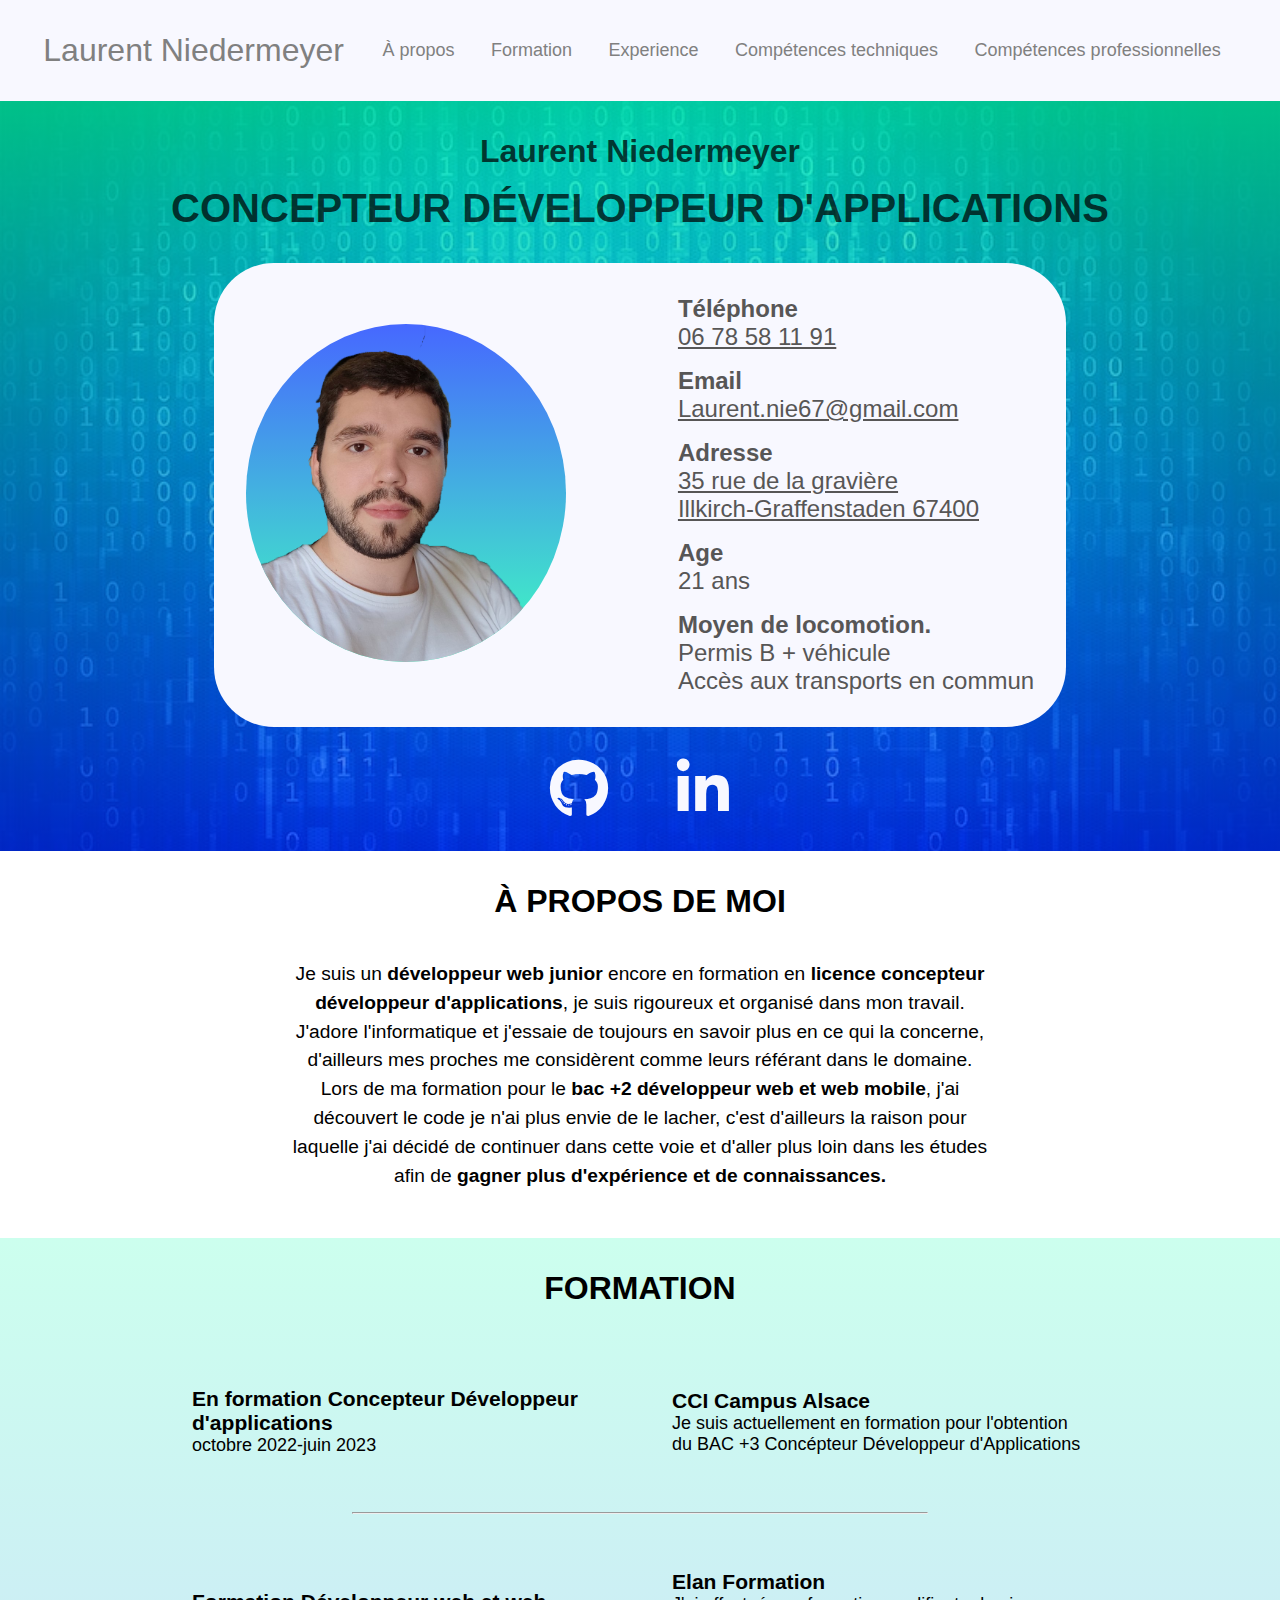
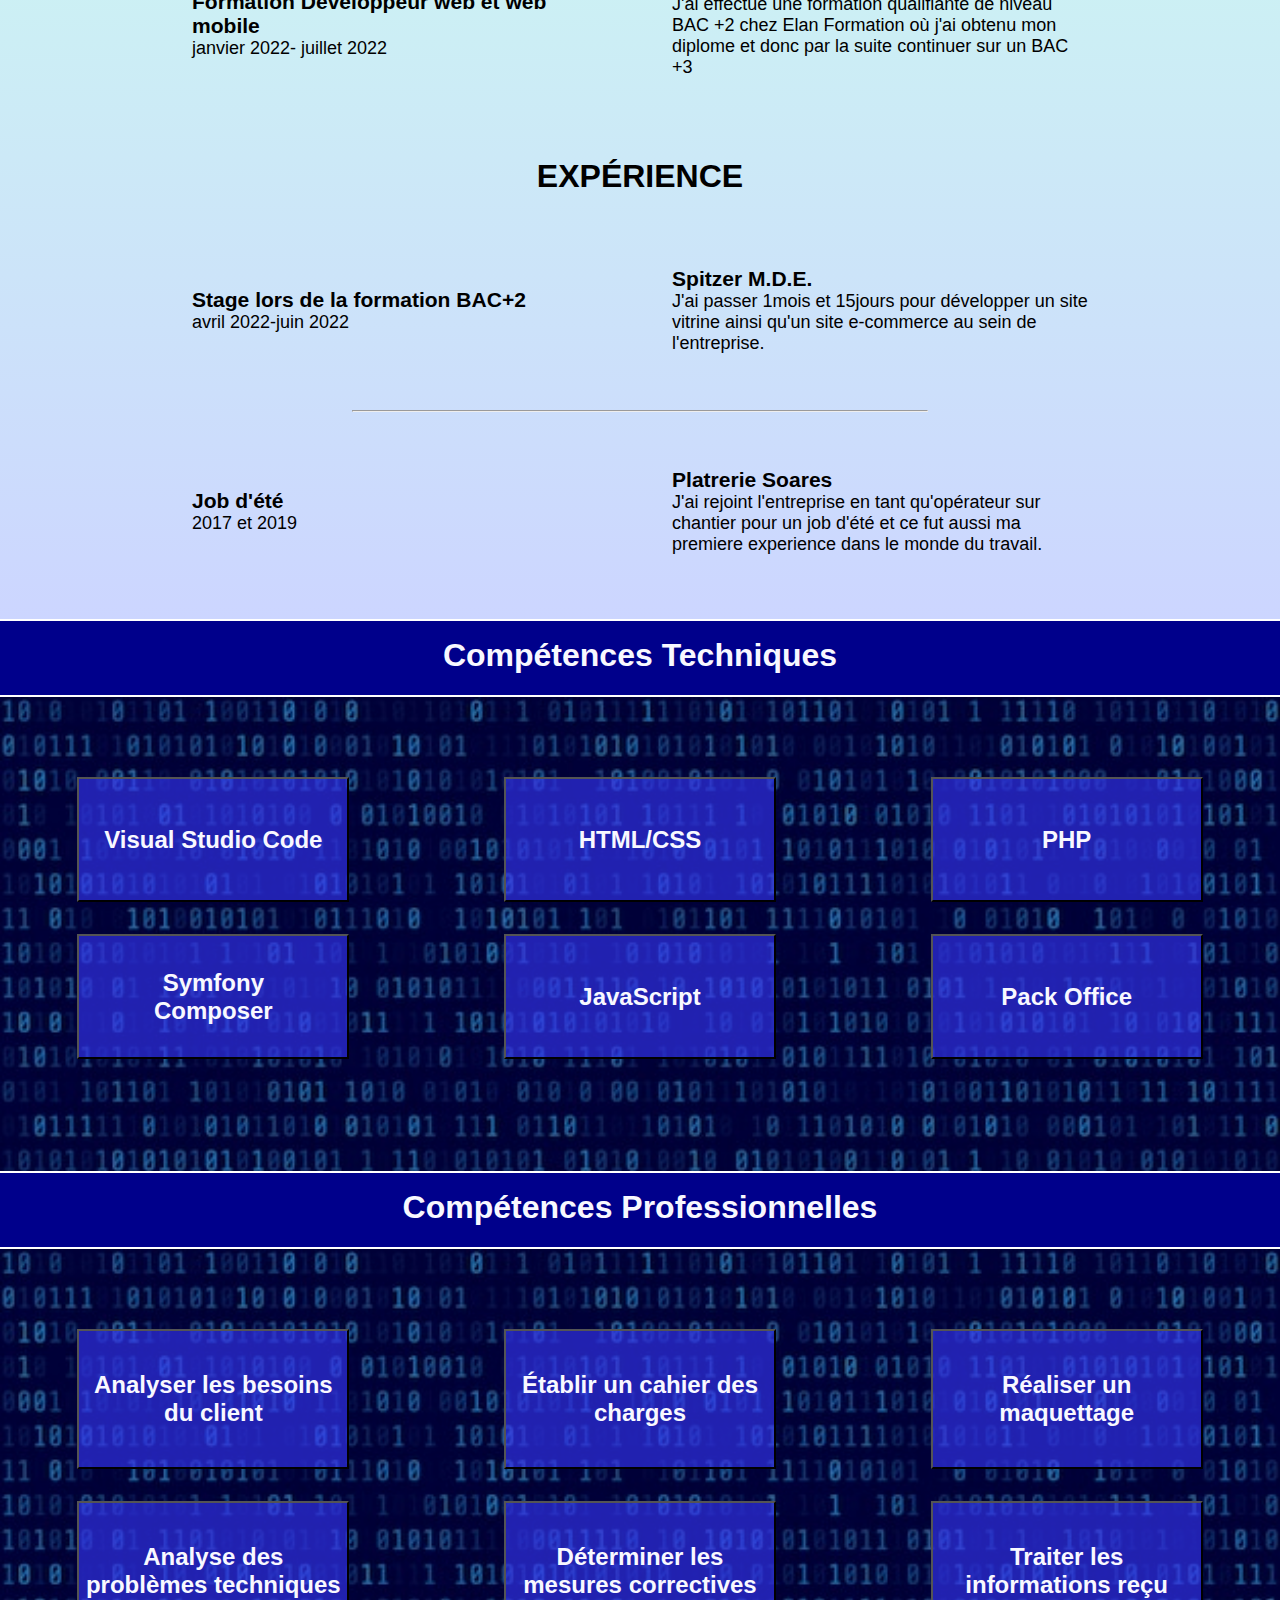
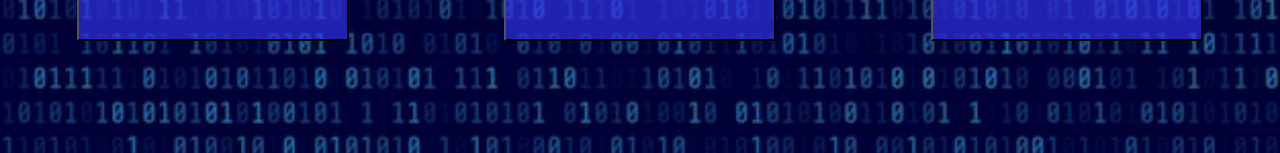
==== commit af8f7958: "First fix of tablet mod" ====
--- a/index.html
+++ b/index.html
@@ -15,13 +15,13 @@
     <body> 
         <header class="thetop">
             <div class="topnav">
-                <a href="http://127.0.0.1:5500/index.html" class="active">Laurent Niedermeyer</a>
+                <a href="/index.html" class="active">Laurent Niedermeyer</a>
                 <div id="myLinks">
-                  <a href="http://127.0.0.1:5500/index.html#prop">À propos</a>
-                  <a href="http://127.0.0.1:5500/index.html#form">Formation</a>
-                  <a href="http://127.0.0.1:5500/index.html#exp">Experience</a>
-                  <a href="http://127.0.0.1:5500/index.html#compt">Compétences techniques</a>
-                  <a href="http://127.0.0.1:5500/index.html#compp">Compétences professionnelles</a>
+                  <a href="/index.html#prop">À propos</a>
+                  <a href="/index.html#form">Formation</a>
+                  <a href="/index.html#exp">Experience</a>
+                  <a href="/index.html#compt">Compétences techniques</a>
+                  <a href="/index.html#compp">Compétences professionnelles</a>
                 </div>
                 <a href="javascript:void(0);" class="icon" onclick="myFunction()">
                   <i class="fa fa-bars"></i>
@@ -126,7 +126,7 @@
                         <div class="modal-content">
                             <span class="close"><i class="fa-solid fa-xmark"></i></span>
                             <h3 class="titremdl">Visual Studio Code</h3>
-                            <p class="textmdl">Lorem ipsum dolor sit amet consectetur adipisicing elit. Labore nemo asperiores beatae, repellat explicabo voluptatem quam eaque iste alias quia dolorum tempore modi nam! Suscipit possimus maiores quas cumque reprehenderit labore sed cupiditate dicta delectus itaque veniam deleniti, incidunt inventore omnis vero architecto obcaecati ullam tempora ea id quibusdam repellendus?</p>
+                            <p class="textmdl">J'ai découvert le développement web sur visual studio code comme premier éditeur de code. Je l'utilise encore à ce jour car je le trouve très pratique, beaucoup de monde l'utilise et aussi il y a beaucoup d'addons afin de ce simplifier la vie. </p>
                         </div>
                     </div>
                     <button id="btn2"><li>HTML/CSS</li></button>
--- a/style.css
+++ b/style.css
@@ -172,7 +172,7 @@
     text-align: center;
     padding-bottom: 1.3rem;
     padding-top: 1rem;
-    margin-bottom: 2px;
+    margin: 2px 0;
 }
 .listcompt{
     background-image: url(img/binary-code-background_88211-416.jpg);
@@ -182,10 +182,8 @@
     text-decoration: none;
     display: grid;
     grid-template-columns: repeat(3, 1fr);
-    padding: 5rem 2rem;
+    padding: 5rem 0;
     min-height: 300px;
-    
-    justify-content: center;
 }
 
 .listcompt button{
@@ -204,7 +202,6 @@
     font-size: 120%;
 }
 .listcompt button li{
-    padding: 2rem;
     width: 16rem;
     transition: 0.5s;
 }
@@ -242,7 +239,6 @@
 }
 .listcompp button li:hover{
     width: 20rem;
-    
     font-size: 120%;
 }
 .listcompp button li{
@@ -279,7 +275,8 @@
     text-decoration: underline;
 }
 
-@media(max-width: 768px) {
+
+@media (min-width: 426px) and (max-width: 768px) {
 
 /* ~~~~~~~~~~~~~~~~~~~~~~~~~~~~~~~~navbar~~~~~~~~~~~~~~~~~~~~~~ */
 
@@ -326,5 +323,75 @@
 
     .active{
         font-weight: 600;
-    }}
-    /* ~~~~~~~~~~~~~~~~~~~~~~~~Section 1~~~~~~~~~~~~~~~~~~~~~~~~~~~~~~~~~~ */+    }
+    /* ~~~~~~~~~~~~~~~~~~~~~~~~Section 1~~~~~~~~~~~~~~~~~~~~~~~~~~~~~~~~~~ */
+    .section1{
+        max-width: max-content;
+    }
+    .coordimg{
+        flex-direction: column;
+        border-radius: 0 30px;
+    }
+    .coordimg img{
+        max-width: 15rem;
+    }
+    .coord{
+        margin: 0;
+    }
+    .job{
+        padding: 1rem;
+    }
+    .job h1{
+        font-size: 35px;
+        padding-top: 0.5rem;
+        text-transform: uppercase;
+    }
+    .job h2{
+        display: none;
+    }
+    /* ~~~~~~~~~~~~~~~~~~~~~~~~~~A propos~~~~~~~~~~~~~~~~~~~~~~~~~~~~~~~~~~~~~~ */
+    .proptxt{
+        padding: 0 1rem 3rem;
+    }
+    /* ~~~~~~~~~~~~~~~~~~~~~~~~~~~Formation~~~~~~~~~~~~~~~~~~~~~~~~~~~~~~~~~~~~ */
+    #form{
+        padding-bottom: 0;
+    }
+    #exp{
+        padding-bottom: 0;
+    }
+    .divrow{
+        flex-direction: column;
+    }
+    .divcollumn{
+        width: 100%;
+    }
+    /* ~~~~~~~~~~~~~~~~~~~~~~~~~~~~Compétences~~~~~~~~~~~~~~~~~~~~~~~~~~~~~~~~~~ */
+
+    
+    .listcompt button li{
+        width: 12rem;
+        transition: 0.5s;
+    }
+    .listcompp button li{
+        width: 12rem;
+    }
+
+    .listcompp button li:hover{
+        width: 12rem;
+        font-size: 100%;
+    }
+    .listcompt button li:hover{
+        max-width: 12rem;
+        font-size: 100%;
+    }
+
+}
+@media (min-width: 426px) and (max-width: 625px){
+    .listcompp{
+        grid-template-columns: repeat(2, 1fr);
+    }
+    .listcompt{
+        grid-template-columns: repeat(2, 1fr);
+    }
+}--- a/modal.css
+++ b/modal.css
@@ -54,3 +54,15 @@
 .textmdl{
   padding: 2rem;
 }
+
+@media (min-width: 426px) and (max-width: 768px){
+
+  .modal-content{
+    width: 60%;
+  }
+}
+@media (min-width: 426px) and (max-width: 625px){
+  .modal-content{
+    width: 90%;
+  }
+}
